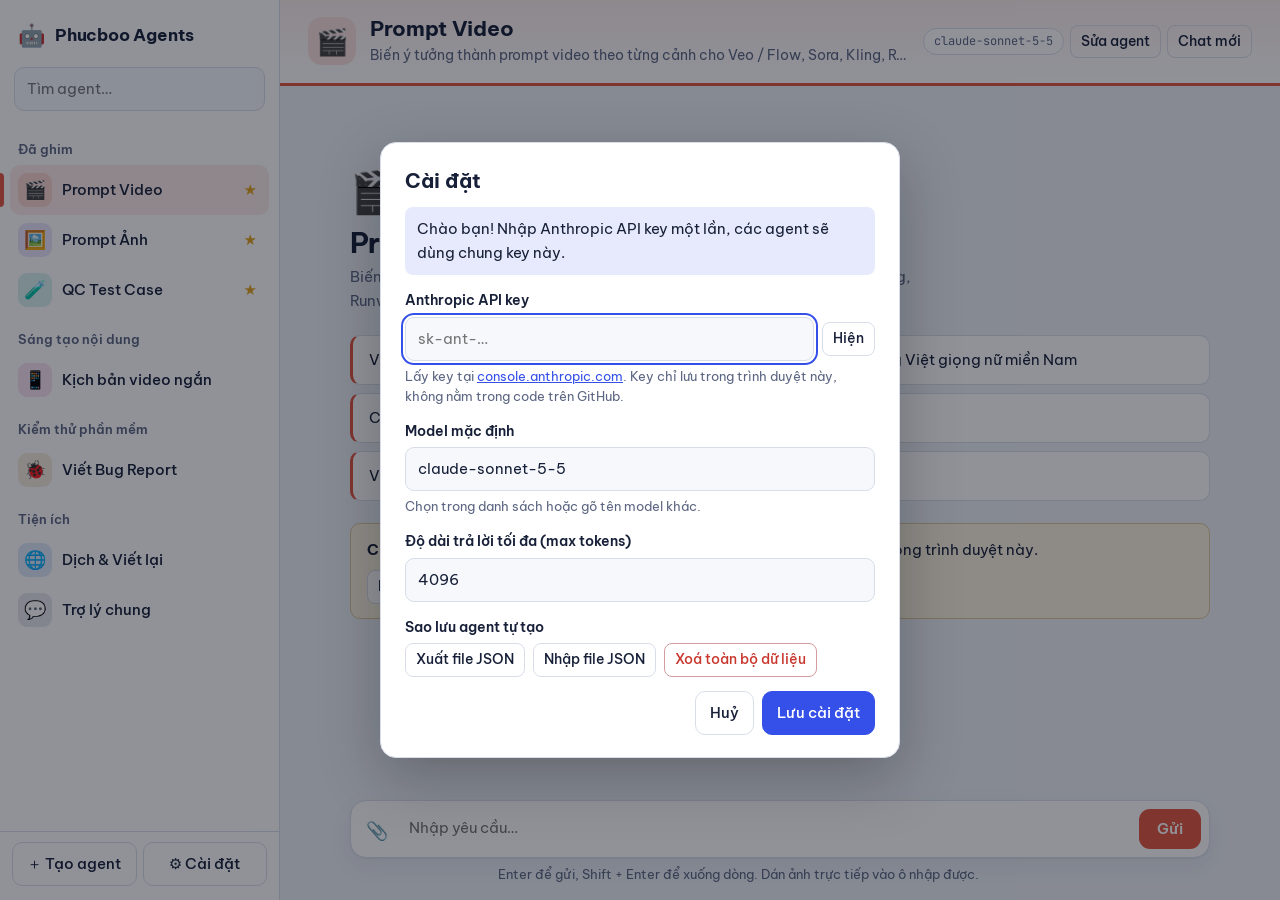
==== index.html @ e3a2a7ef "Create abc update" ====
<!doctype html>
<html lang="vi">
<head>
  <meta charset="utf-8">
  <meta name="viewport" content="width=device-width, initial-scale=1, viewport-fit=cover">
  <title>Phucboo Agents</title>
  <meta name="description" content="Bộ AI Agent cá nhân chạy bằng Claude">
  <link rel="icon" href="data:image/svg+xml,<svg xmlns='http://www.w3.org/2000/svg' viewBox='0 0 100 100'><text y='.9em' font-size='90'>🤖</text></svg>">
  <link rel="preconnect" href="https://fonts.googleapis.com">
  <link rel="preconnect" href="https://fonts.gstatic.com" crossorigin>
  <link href="https://fonts.googleapis.com/css2?family=Be+Vietnam+Pro:wght@400;500;600;700&family=JetBrains+Mono:wght@400;500&display=swap" rel="stylesheet">
  <link rel="stylesheet" href="assets/style.css">
</head>
<body>
<div class="app" id="app">

  <!-- Thanh bên: danh sách agent -->
  <aside class="rail" id="rail" aria-label="Danh sách agent">
    <div class="rail-head">
      <div class="brand">
        <span class="brand-mark" aria-hidden="true">🤖</span>
        <span>Phucboo Agents</span>
      </div>
      <button class="icon-btn only-mobile" id="closeRail" aria-label="Đóng danh sách">✕</button>
    </div>

    <label class="search">
      <span class="sr-only">Tìm agent</span>
      <input id="search" type="search" placeholder="Tìm agent…" autocomplete="off">
    </label>

    <nav class="agent-list" id="agentList"></nav>

    <div class="rail-foot">
      <button class="btn btn-ghost" id="newAgent">＋ Tạo agent</button>
      <button class="btn btn-ghost" id="openSettings">⚙︎ Cài đặt</button>
    </div>
  </aside>
  <div class="scrim" id="scrim" hidden></div>

  <!-- Khu làm việc -->
  <main class="desk" id="desk">
    <header class="desk-head">
      <button class="icon-btn only-mobile" id="openRail" aria-label="Mở danh sách agent">☰</button>
      <div class="agent-id">
        <span class="agent-badge" id="agentIcon" aria-hidden="true"></span>
        <div class="agent-meta">
          <h1 id="agentName"></h1>
          <p id="agentDesc"></p>
        </div>
      </div>
      <div class="desk-actions">
        <span class="model-chip" id="modelChip" title="Model đang dùng"></span>
        <button class="btn btn-ghost btn-sm" id="editAgent">Sửa agent</button>
        <button class="btn btn-ghost btn-sm" id="clearChat" title="Xoá lịch sử và bắt đầu cuộc trò chuyện mới">Chat mới</button>
      </div>
    </header>

    <section class="thread" id="thread" aria-live="polite"></section>

    <form class="composer" id="composer" autocomplete="off">
      <div class="attach-row" id="attachRow" hidden></div>
      <div class="composer-box">
        <label class="icon-btn attach-btn" title="Đính kèm ảnh (hoặc dán ảnh vào ô nhập)">
          <input type="file" id="fileInput" accept="image/png,image/jpeg,image/webp,image/gif" multiple hidden>
          <span aria-hidden="true">📎</span><span class="sr-only">Đính kèm ảnh</span>
        </label>
        <textarea id="input" rows="1" placeholder="Nhập yêu cầu…"></textarea>
        <button type="submit" class="send-btn" id="sendBtn">Gửi</button>
      </div>
      <p class="hint">Enter để gửi, Shift + Enter để xuống dòng. Dán ảnh trực tiếp vào ô nhập được.</p>
    </form>
  </main>
</div>

<!-- Hộp thoại cài đặt -->
<dialog id="settingsDlg" class="dlg">
  <form method="dialog" id="settingsForm">
    <h2>Cài đặt</h2>
    <p class="dlg-note" id="settingsNote" hidden></p>

    <label class="field">
      <span>Anthropic API key</span>
      <div class="inline">
        <input type="password" id="apiKey" placeholder="sk-ant-…" spellcheck="false" autocomplete="off">
        <button type="button" class="btn btn-ghost btn-sm" id="toggleKey">Hiện</button>
      </div>
      <small>Lấy key tại <a href="https://console.anthropic.com/settings/keys" target="_blank" rel="noopener">console.anthropic.com</a>. Key chỉ lưu trong trình duyệt này, không nằm trong code trên GitHub.</small>
    </label>

    <label class="field">
      <span>Model mặc định</span>
      <input id="model" list="modelList" spellcheck="false">
      <datalist id="modelList"></datalist>
      <small>Chọn trong danh sách hoặc gõ tên model khác.</small>
    </label>

    <label class="field">
      <span>Độ dài trả lời tối đa (max tokens)</span>
      <input type="number" id="maxTokens" min="256" max="64000" step="256">
    </label>

    <div class="field">
      <span>Sao lưu agent tự tạo</span>
      <div class="inline wrap">
        <button type="button" class="btn btn-ghost btn-sm" id="exportAgents">Xuất file JSON</button>
        <label class="btn btn-ghost btn-sm">Nhập file JSON<input type="file" id="importAgents" accept="application/json" hidden></label>
        <button type="button" class="btn btn-danger btn-sm" id="wipeAll">Xoá toàn bộ dữ liệu</button>
      </div>
    </div>

    <div class="dlg-actions">
      <button type="button" class="btn btn-ghost" value="cancel" id="cancelSettings">Huỷ</button>
      <button type="submit" class="btn btn-primary" value="save">Lưu cài đặt</button>
    </div>
  </form>
</dialog>

<!-- Hộp thoại tạo / sửa agent -->
<dialog id="agentDlg" class="dlg dlg-wide">
  <form method="dialog" id="agentForm">
    <h2 id="agentDlgTitle">Tạo agent</h2>
    <div class="grid-2">
      <label class="field"><span>Tên agent</span><input id="fName" required maxlength="40"></label>
      <label class="field"><span>Nhóm</span><input id="fGroup" list="groupList" maxlength="40"><datalist id="groupList"></datalist></label>
      <label class="field"><span>Icon (emoji)</span><input id="fIcon" maxlength="4"></label>
      <label class="field"><span>Màu nhận diện</span><input id="fColor" type="color"></label>
    </div>
    <label class="field"><span>Mô tả ngắn</span><input id="fDesc" maxlength="160"></label>
    <label class="field">
      <span>Model riêng (bỏ trống để dùng model mặc định)</span>
      <input id="fModel" list="modelList" spellcheck="false">
    </label>
    <label class="field">
      <span>Hướng dẫn cho agent (system prompt)</span>
      <textarea id="fSystem" rows="10" placeholder="Bạn là… Nhiệm vụ của bạn là… Định dạng trả lời…"></textarea>
    </label>
    <label class="field">
      <span>Câu gợi ý (mỗi dòng một câu)</span>
      <textarea id="fStarters" rows="3"></textarea>
    </label>
    <div class="dlg-actions">
      <button type="button" class="btn btn-danger" id="deleteAgent">Xoá agent</button>
      <button type="button" class="btn btn-ghost" id="resetAgent">Khôi phục mặc định</button>
      <span class="spacer"></span>
      <button type="button" class="btn btn-ghost" id="cancelAgent">Huỷ</button>
      <button type="submit" class="btn btn-primary">Lưu agent</button>
    </div>
  </form>
</dialog>

<div class="toast" id="toast" role="status" hidden></div>

<script src="assets/agents.js"></script>
<script src="assets/app.js"></script>
</body>
</html>
---- assets/style.css ----
:root {
  --bg: #EDF0F6;
  --panel: #FFFFFF;
  --panel-2: #F6F8FC;
  --ink: #172038;
  --muted: #5C6682;
  --line: #D8DDE9;
  --primary: #3550E8;
  --danger: #C8382E;
  --agent: #3550E8;
  --code-bg: #F2F4FA;
  --shadow: 0 1px 2px rgba(23, 32, 56, .06), 0 8px 24px rgba(23, 32, 56, .06);
  --font: "Be Vietnam Pro", system-ui, -apple-system, "Segoe UI", Roboto, sans-serif;
  --mono: "JetBrains Mono", ui-monospace, "SFMono-Regular", Menlo, Consolas, monospace;
  --rail-w: 280px;
  color-scheme: light;
}
@media (prefers-color-scheme: dark) {
  :root {
    --bg: #0E1322;
    --panel: #161C2E;
    --panel-2: #1C2338;
    --ink: #E6E9F3;
    --muted: #9AA3BF;
    --line: #2A3350;
    --primary: #7C92FF;
    --danger: #FF7B70;
    --code-bg: #10162A;
    --shadow: 0 1px 2px rgba(0, 0, 0, .3), 0 8px 24px rgba(0, 0, 0, .25);
    color-scheme: dark;
  }
}

* { box-sizing: border-box; }
html, body { height: 100%; margin: 0; }
body {
  font-family: var(--font);
  font-size: 15px;
  line-height: 1.6;
  color: var(--ink);
  background: var(--bg);
  -webkit-font-smoothing: antialiased;
}
button, input, textarea, select { font: inherit; color: inherit; }
a { color: var(--primary); }
.sr-only { position: absolute; width: 1px; height: 1px; overflow: hidden; clip: rect(0 0 0 0); white-space: nowrap; }
:focus-visible { outline: 2px solid var(--primary); outline-offset: 2px; }
[hidden] { display: none !important; }

/* ---------- Layout ---------- */
.app {
  display: grid;
  grid-template-columns: var(--rail-w) 1fr;
  height: 100dvh;
  padding-top: env(safe-area-inset-top, 0px);
  padding-bottom: env(safe-area-inset-bottom, 0px);
}

/* ---------- Rail ---------- */
.rail {
  display: flex;
  flex-direction: column;
  min-height: 0;
  background: var(--panel);
  border-right: 1px solid var(--line);
}
.rail-head { display: flex; align-items: center; justify-content: space-between; padding: 18px 18px 10px; }
.brand { display: flex; align-items: center; gap: 10px; font-weight: 700; font-size: 17px; letter-spacing: -.01em; }
.brand-mark { font-size: 22px; }
.search { padding: 4px 14px 10px; }
.search input {
  width: 100%;
  padding: 9px 12px;
  border: 1px solid var(--line);
  border-radius: 10px;
  background: var(--panel-2);
}
.agent-list { flex: 1; overflow-y: auto; padding: 4px 10px 12px; }
.group-title {
  margin: 14px 8px 6px;
  font-size: 12.5px;
  font-weight: 600;
  color: var(--muted);
}
.agent-item {
  --c: var(--primary);
  position: relative;
  display: flex;
  align-items: center;
  gap: 10px;
  width: 100%;
  padding: 8px 8px;
  border: 0;
  border-radius: 10px;
  background: none;
  text-align: left;
  cursor: pointer;
}
.agent-item:hover { background: var(--panel-2); }
.agent-item[aria-current="true"] { background: color-mix(in srgb, var(--c) 12%, var(--panel)); }
.agent-item[aria-current="true"]::before {
  content: "";
  position: absolute;
  left: -10px; top: 8px; bottom: 8px;
  width: 4px;
  border-radius: 0 4px 4px 0;
  background: var(--c);
}
.agent-item .tile {
  flex: none;
  display: grid; place-items: center;
  width: 34px; height: 34px;
  border-radius: 9px;
  font-size: 18px;
  background: color-mix(in srgb, var(--c) 16%, transparent);
}
.agent-item .label { flex: 1; min-width: 0; font-weight: 500; overflow: hidden; text-overflow: ellipsis; white-space: nowrap; }
.agent-item .pin {
  flex: none;
  border: 0; background: none; cursor: pointer;
  padding: 2px 4px; border-radius: 6px;
  color: var(--muted);
  opacity: 0;
}
.agent-item:hover .pin, .agent-item .pin[aria-pressed="true"], .agent-item .pin:focus-visible { opacity: 1; }
.agent-item .pin[aria-pressed="true"] { color: #E0A21B; }
.agent-item .busy-dot { width: 8px; height: 8px; border-radius: 50%; background: var(--c); animation: pulse 1s infinite alternate; }
.empty-list { padding: 12px 8px; color: var(--muted); font-size: 14px; }
.rail-foot { display: grid; grid-template-columns: 1fr 1fr; gap: 6px; padding: 10px 12px 14px; border-top: 1px solid var(--line); }

/* ---------- Desk ---------- */
.desk { display: flex; flex-direction: column; min-width: 0; min-height: 0; }
.desk-head {
  display: flex;
  align-items: center;
  gap: 14px;
  padding: 16px 28px;
  background: linear-gradient(color-mix(in srgb, var(--agent) 10%, var(--panel)), var(--panel));
  border-bottom: 3px solid var(--agent);
}
.agent-id { display: flex; align-items: center; gap: 14px; flex: 1; min-width: 0; }
.agent-badge {
  flex: none;
  display: grid; place-items: center;
  width: 48px; height: 48px;
  border-radius: 14px;
  font-size: 26px;
  background: color-mix(in srgb, var(--agent) 18%, var(--panel));
}
.agent-meta { min-width: 0; }
.agent-meta h1 { margin: 0; font-size: 21px; line-height: 1.25; letter-spacing: -.015em; }
.agent-meta p { margin: 2px 0 0; color: var(--muted); font-size: 14px; overflow: hidden; text-overflow: ellipsis; white-space: nowrap; }
.desk-actions { display: flex; align-items: center; gap: 6px; flex-wrap: wrap; justify-content: flex-end; }
.model-chip {
  padding: 3px 10px;
  border: 1px solid var(--line);
  border-radius: 999px;
  font-family: var(--mono);
  font-size: 12px;
  color: var(--muted);
  background: var(--panel);
}

.thread { flex: 1; overflow-y: auto; padding: 28px 28px 12px; scroll-behavior: smooth; }
.thread > * { max-width: 860px; margin-left: auto; margin-right: auto; }

/* Empty state */
.welcome { padding: 6vh 0 20px; }
.welcome .big { font-size: 44px; line-height: 1; }
.welcome h2 { margin: 14px 0 6px; font-size: 28px; letter-spacing: -.02em; line-height: 1.2; }
.welcome p { margin: 0 0 22px; color: var(--muted); max-width: 60ch; }
.starters { display: grid; gap: 8px; }
.starter {
  display: block;
  width: 100%;
  padding: 12px 16px;
  border: 1px solid var(--line);
  border-left: 3px solid var(--agent);
  border-radius: 10px;
  background: var(--panel);
  text-align: left;
  cursor: pointer;
  white-space: pre-line;
}
.starter:hover { background: color-mix(in srgb, var(--agent) 7%, var(--panel)); }
.key-warning {
  margin-top: 22px;
  padding: 14px 16px;
  border-radius: 10px;
  background: color-mix(in srgb, #E0A21B 14%, var(--panel));
  border: 1px solid color-mix(in srgb, #E0A21B 40%, var(--line));
}
.key-warning button { margin-top: 8px; }

/* Messages */
.msg { margin-bottom: 22px; }
.msg.user { display: flex; flex-direction: column; align-items: flex-end; }
.msg.user .bubble {
  max-width: 85%;
  padding: 10px 14px;
  border-radius: 14px 14px 4px 14px;
  background: color-mix(in srgb, var(--agent) 14%, var(--panel));
  white-space: pre-wrap;
  overflow-wrap: anywhere;
}
.msg .thumbs { display: flex; gap: 6px; flex-wrap: wrap; margin-bottom: 6px; justify-content: flex-end; }
.msg .thumbs img { width: 88px; height: 88px; object-fit: cover; border-radius: 8px; border: 1px solid var(--line); }
.msg .img-note { font-size: 13px; color: var(--muted); margin-bottom: 4px; }
.msg.assistant .body {
  padding: 16px 20px;
  border-radius: 14px;
  background: var(--panel);
  box-shadow: var(--shadow);
  overflow-wrap: anywhere;
}
.msg.assistant.error .body { border: 1px solid var(--danger); color: var(--danger); box-shadow: none; }
.msg.assistant.streaming .body > :last-child::after {
  content: "";
  display: inline-block;
  width: 8px; height: 1em;
  margin-left: 2px;
  vertical-align: -2px;
  background: var(--agent);
  animation: blink .9s steps(2) infinite;
}
.thinking { color: var(--muted); }
.msg-actions { display: flex; gap: 4px; margin-top: 6px; }
.msg-actions button {
  border: 0; background: none; cursor: pointer;
  padding: 4px 8px; border-radius: 6px;
  font-size: 13px; color: var(--muted);
}
.msg-actions button:hover { background: var(--panel); color: var(--ink); }

/* Markdown output */
.body > :first-child { margin-top: 0; }
.body > :last-child { margin-bottom: 0; }
.body p, .body ul, .body ol, .body blockquote, .body .table-wrap, .body .code { margin: 0 0 12px; }
.body h1, .body h2, .body h3, .body h4 { margin: 18px 0 8px; line-height: 1.3; letter-spacing: -.01em; }
.body h1 { font-size: 20px; } .body h2 { font-size: 18px; } .body h3 { font-size: 16px; } .body h4 { font-size: 15px; }
.body ul, .body ol { padding-left: 22px; }
.body li { margin: 3px 0; }
.body blockquote { padding: 4px 14px; border-left: 3px solid var(--line); color: var(--muted); }
.body hr { border: 0; border-top: 1px solid var(--line); margin: 16px 0; }
.body code { font-family: var(--mono); font-size: .88em; padding: 1px 5px; border-radius: 5px; background: var(--code-bg); }
.body .code { border: 1px solid var(--line); border-radius: 10px; overflow: hidden; background: var(--code-bg); }
.body .code-bar {
  display: flex; align-items: center; justify-content: space-between;
  padding: 4px 6px 4px 12px;
  border-bottom: 1px solid var(--line);
  font-size: 12px; color: var(--muted);
}
.body .code-bar button {
  border: 1px solid var(--line); border-radius: 6px; cursor: pointer;
  padding: 3px 10px; font-size: 12.5px; font-weight: 500;
  background: var(--panel);
}
.body .code-bar button:hover { border-color: var(--agent); }
.body pre { margin: 0; padding: 12px 14px; overflow-x: auto; }
.body pre code { padding: 0; background: none; font-size: 13.5px; line-height: 1.6; white-space: pre-wrap; word-break: break-word; }
.body .table-wrap { overflow-x: auto; border: 1px solid var(--line); border-radius: 10px; }
.body table { border-collapse: collapse; width: 100%; font-size: 14px; }
.body th, .body td { padding: 8px 10px; border-bottom: 1px solid var(--line); text-align: left; vertical-align: top; }
.body th { background: var(--panel-2); font-weight: 600; white-space: nowrap; }
.body tr:last-child td { border-bottom: 0; }

/* Composer */
.composer { padding: 10px 28px 16px; }
.composer > * { max-width: 860px; margin-left: auto; margin-right: auto; }
.composer-box {
  display: flex;
  align-items: flex-end;
  gap: 8px;
  padding: 8px;
  border: 1px solid var(--line);
  border-radius: 16px;
  background: var(--panel);
  box-shadow: var(--shadow);
}
.composer-box:focus-within { border-color: var(--agent); }
.composer textarea {
  flex: 1;
  min-height: 40px;
  max-height: 260px;
  padding: 8px 6px;
  border: 0;
  outline: 0;
  resize: none;
  background: none;
  line-height: 1.5;
}
.send-btn {
  flex: none;
  height: 40px;
  padding: 0 18px;
  border: 0;
  border-radius: 11px;
  background: var(--agent);
  color: #fff;
  font-weight: 600;
  cursor: pointer;
}
.send-btn:disabled { opacity: .45; cursor: not-allowed; }
.send-btn.stop { background: var(--ink); color: var(--panel); }
.attach-btn { cursor: pointer; height: 40px; width: 40px; }
.attach-row { display: flex; gap: 8px; flex-wrap: wrap; margin-bottom: 8px; }
.attach-row .chip { position: relative; }
.attach-row img { width: 64px; height: 64px; object-fit: cover; border-radius: 8px; border: 1px solid var(--line); display: block; }
.attach-row .chip button {
  position: absolute; top: -6px; right: -6px;
  width: 22px; height: 22px; border-radius: 50%;
  border: 0; cursor: pointer; font-size: 12px;
  background: var(--ink); color: var(--panel);
}
.hint { margin: 6px 0 0; text-align: center; font-size: 12.5px; color: var(--muted); }

/* ---------- Controls ---------- */
.btn {
  display: inline-flex; align-items: center; justify-content: center; gap: 6px;
  padding: 9px 14px;
  border: 1px solid var(--line);
  border-radius: 10px;
  background: var(--panel);
  font-weight: 500;
  cursor: pointer;
  white-space: nowrap;
}
.btn:hover { border-color: color-mix(in srgb, var(--ink) 30%, var(--line)); }
.btn-sm { padding: 5px 10px; font-size: 13.5px; border-radius: 8px; }
.btn-ghost { background: transparent; }
.btn-primary { background: var(--primary); border-color: var(--primary); color: #fff; }
.btn-danger { color: var(--danger); border-color: color-mix(in srgb, var(--danger) 40%, var(--line)); background: transparent; }
.icon-btn {
  display: inline-grid; place-items: center;
  width: 36px; height: 36px;
  border: 0; border-radius: 10px;
  background: transparent;
  font-size: 18px;
  cursor: pointer;
}
.icon-btn:hover { background: var(--panel-2); }
.only-mobile { display: none; }

/* ---------- Dialogs ---------- */
.dlg {
  width: min(520px, calc(100vw - 24px));
  max-height: calc(100dvh - 24px);
  padding: 0;
  border: 1px solid var(--line);
  border-radius: 16px;
  background: var(--panel);
  color: var(--ink);
  box-shadow: 0 20px 60px rgba(0, 0, 0, .25);
}
.dlg-wide { width: min(720px, calc(100vw - 24px)); }
.dlg::backdrop { background: rgba(10, 14, 28, .45); }
.dlg form { padding: 22px 24px; }
.dlg h2 { margin: 0 0 16px; font-size: 20px; }
.dlg-note { margin: -6px 0 14px; padding: 10px 12px; border-radius: 8px; background: color-mix(in srgb, var(--primary) 12%, var(--panel)); }
.field { display: block; margin-bottom: 14px; }
.field > span { display: block; margin-bottom: 5px; font-weight: 600; font-size: 14px; }
.field small { display: block; margin-top: 5px; color: var(--muted); font-size: 12.5px; }
.field input:not([type=color]):not([type=file]), .field textarea {
  width: 100%;
  padding: 9px 12px;
  border: 1px solid var(--line);
  border-radius: 9px;
  background: var(--panel-2);
}
.field textarea { resize: vertical; line-height: 1.5; }
#fSystem { font-family: var(--mono); font-size: 13px; }
.field input[type=color] { width: 100%; height: 40px; padding: 3px; border: 1px solid var(--line); border-radius: 9px; background: var(--panel-2); }
.inline { display: flex; gap: 8px; align-items: center; }
.inline.wrap { flex-wrap: wrap; }
.inline input { flex: 1; }
.grid-2 { display: grid; grid-template-columns: 1fr 1fr; gap: 0 14px; }
.dlg-actions { display: flex; gap: 8px; align-items: center; margin-top: 8px; flex-wrap: wrap; }
.dlg-actions .spacer { flex: 1; }
.dlg-actions:not(:has(.spacer)) { justify-content: flex-end; }

.toast {
  position: fixed;
  left: 50%; bottom: calc(120px + env(safe-area-inset-bottom, 0px));
  transform: translateX(-50%);
  padding: 10px 16px;
  border-radius: 10px;
  background: var(--ink);
  color: var(--panel);
  font-size: 14px;
  z-index: 50;
}

/* ---------- Mobile ---------- */
@media (max-width: 860px) {
  .app { grid-template-columns: 1fr; }
  .only-mobile { display: inline-grid; }
  .rail {
    position: fixed;
    inset: 0 auto 0 0;
    width: min(320px, 86vw);
    z-index: 30;
    padding-top: env(safe-area-inset-top, 0px);
    transform: translateX(-100%);
    transition: transform .22s ease;
  }
  .rail.open { transform: none; box-shadow: 0 0 40px rgba(0, 0, 0, .3); }
  .scrim { position: fixed; inset: 0; z-index: 20; background: rgba(10, 14, 28, .45); }
  .desk-head { padding: 10px 12px; gap: 8px; }
  .agent-badge { width: 40px; height: 40px; font-size: 22px; border-radius: 11px; }
  .agent-meta h1 { font-size: 18px; }
  .agent-meta p { display: none; }
  .desk-actions { flex-wrap: nowrap; }
  .model-chip { display: none; }
  .thread { padding: 18px 14px 8px; }
  .composer { padding: 8px 10px 10px; }
  .hint { display: none; }
  .msg.user .bubble { max-width: 92%; }
  .msg.assistant .body { padding: 14px; }
  .grid-2 { grid-template-columns: 1fr; }
  .agent-item .pin { opacity: 1; }
}

@keyframes blink { to { opacity: 0; } }
@keyframes pulse { from { opacity: .35; } to { opacity: 1; } }
@media (prefers-reduced-motion: reduce) {
  * { animation: none !important; transition: none !important; scroll-behavior: auto !important; }
}
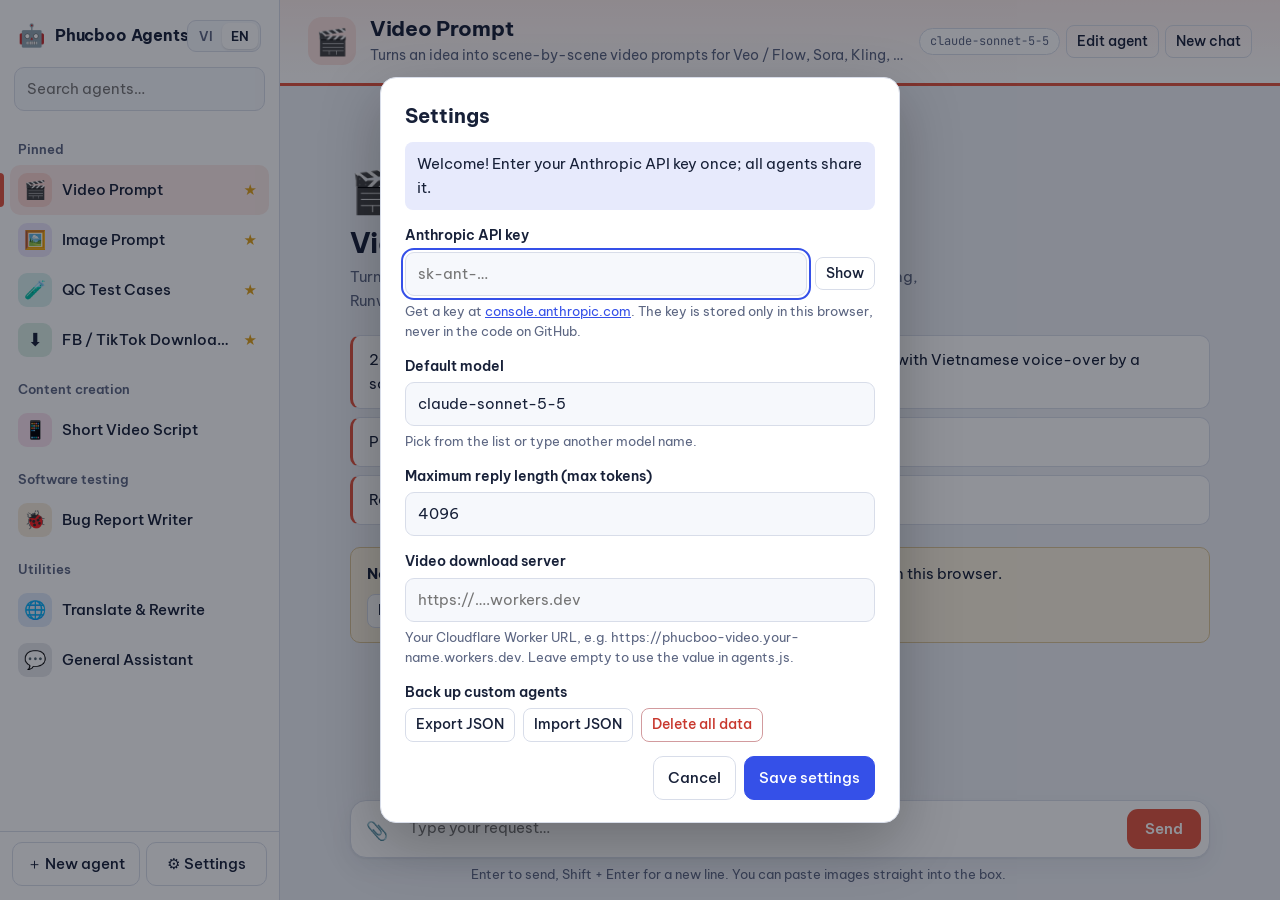
==== commit ce3f5173: "1" ====
--- a/index.html
+++ b/index.html
@@ -14,34 +14,36 @@
 <body>
 <div class="app" id="app">
 
-  <!-- Thanh bên: danh sách agent -->
-  <aside class="rail" id="rail" aria-label="Danh sách agent">
+  <aside class="rail" id="rail">
     <div class="rail-head">
       <div class="brand">
         <span class="brand-mark" aria-hidden="true">🤖</span>
         <span>Phucboo Agents</span>
       </div>
-      <button class="icon-btn only-mobile" id="closeRail" aria-label="Đóng danh sách">✕</button>
+      <div class="lang-switch" role="group" aria-label="Ngôn ngữ / Language">
+        <button type="button" data-lang="vi" lang="vi">VI</button>
+        <button type="button" data-lang="en" lang="en">EN</button>
+      </div>
+      <button class="icon-btn only-mobile" id="closeRail" data-i18n-aria="closeList">✕</button>
     </div>
 
     <label class="search">
-      <span class="sr-only">Tìm agent</span>
-      <input id="search" type="search" placeholder="Tìm agent…" autocomplete="off">
+      <span class="sr-only" data-i18n="searchPh"></span>
+      <input id="search" type="search" data-i18n-ph="searchPh" autocomplete="off">
     </label>
 
     <nav class="agent-list" id="agentList"></nav>
 
     <div class="rail-foot">
-      <button class="btn btn-ghost" id="newAgent">＋ Tạo agent</button>
-      <button class="btn btn-ghost" id="openSettings">⚙︎ Cài đặt</button>
+      <button class="btn btn-ghost" id="newAgent" data-i18n="newAgent"></button>
+      <button class="btn btn-ghost" id="openSettings" data-i18n="settings"></button>
     </div>
   </aside>
   <div class="scrim" id="scrim" hidden></div>
 
-  <!-- Khu làm việc -->
   <main class="desk" id="desk">
     <header class="desk-head">
-      <button class="icon-btn only-mobile" id="openRail" aria-label="Mở danh sách agent">☰</button>
+      <button class="icon-btn only-mobile" id="openRail" data-i18n-aria="openList">☰</button>
       <div class="agent-id">
         <span class="agent-badge" id="agentIcon" aria-hidden="true"></span>
         <div class="agent-meta">
@@ -50,9 +52,9 @@
         </div>
       </div>
       <div class="desk-actions">
-        <span class="model-chip" id="modelChip" title="Model đang dùng"></span>
-        <button class="btn btn-ghost btn-sm" id="editAgent">Sửa agent</button>
-        <button class="btn btn-ghost btn-sm" id="clearChat" title="Xoá lịch sử và bắt đầu cuộc trò chuyện mới">Chat mới</button>
+        <span class="model-chip" id="modelChip" data-i18n-title="modelTitle"></span>
+        <button class="btn btn-ghost btn-sm" id="editAgent" data-i18n="editAgent"></button>
+        <button class="btn btn-ghost btn-sm" id="clearChat" data-i18n="newChat" data-i18n-title="newChatTitle"></button>
       </div>
     </header>
 
@@ -61,96 +63,101 @@
     <form class="composer" id="composer" autocomplete="off">
       <div class="attach-row" id="attachRow" hidden></div>
       <div class="composer-box">
-        <label class="icon-btn attach-btn" title="Đính kèm ảnh (hoặc dán ảnh vào ô nhập)">
+        <label class="icon-btn attach-btn" data-i18n-title="attachTitle">
           <input type="file" id="fileInput" accept="image/png,image/jpeg,image/webp,image/gif" multiple hidden>
-          <span aria-hidden="true">📎</span><span class="sr-only">Đính kèm ảnh</span>
+          <span aria-hidden="true">📎</span><span class="sr-only" data-i18n="attachSr"></span>
         </label>
-        <textarea id="input" rows="1" placeholder="Nhập yêu cầu…"></textarea>
-        <button type="submit" class="send-btn" id="sendBtn">Gửi</button>
+        <textarea id="input" rows="1" data-i18n-ph="inputPh"></textarea>
+        <button type="submit" class="send-btn" id="sendBtn"></button>
       </div>
-      <p class="hint">Enter để gửi, Shift + Enter để xuống dòng. Dán ảnh trực tiếp vào ô nhập được.</p>
+      <p class="hint" data-i18n="hint"></p>
     </form>
   </main>
 </div>
 
-<!-- Hộp thoại cài đặt -->
 <dialog id="settingsDlg" class="dlg">
   <form method="dialog" id="settingsForm">
-    <h2>Cài đặt</h2>
+    <h2 data-i18n="sTitle"></h2>
     <p class="dlg-note" id="settingsNote" hidden></p>
 
     <label class="field">
-      <span>Anthropic API key</span>
+      <span data-i18n="sKey"></span>
       <div class="inline">
         <input type="password" id="apiKey" placeholder="sk-ant-…" spellcheck="false" autocomplete="off">
-        <button type="button" class="btn btn-ghost btn-sm" id="toggleKey">Hiện</button>
+        <button type="button" class="btn btn-ghost btn-sm" id="toggleKey"></button>
       </div>
-      <small>Lấy key tại <a href="https://console.anthropic.com/settings/keys" target="_blank" rel="noopener">console.anthropic.com</a>. Key chỉ lưu trong trình duyệt này, không nằm trong code trên GitHub.</small>
+      <small data-i18n-html="sKeyHelp"></small>
     </label>
 
     <label class="field">
-      <span>Model mặc định</span>
+      <span data-i18n="sModel"></span>
       <input id="model" list="modelList" spellcheck="false">
       <datalist id="modelList"></datalist>
-      <small>Chọn trong danh sách hoặc gõ tên model khác.</small>
+      <small data-i18n="sModelHelp"></small>
     </label>
 
     <label class="field">
-      <span>Độ dài trả lời tối đa (max tokens)</span>
+      <span data-i18n="sMax"></span>
       <input type="number" id="maxTokens" min="256" max="64000" step="256">
     </label>
 
+    <label class="field">
+      <span data-i18n="sDl"></span>
+      <input type="url" id="dlApi" placeholder="https://….workers.dev" spellcheck="false">
+      <small data-i18n="sDlHelp"></small>
+    </label>
+
     <div class="field">
-      <span>Sao lưu agent tự tạo</span>
+      <span data-i18n="sBackup"></span>
       <div class="inline wrap">
-        <button type="button" class="btn btn-ghost btn-sm" id="exportAgents">Xuất file JSON</button>
-        <label class="btn btn-ghost btn-sm">Nhập file JSON<input type="file" id="importAgents" accept="application/json" hidden></label>
-        <button type="button" class="btn btn-danger btn-sm" id="wipeAll">Xoá toàn bộ dữ liệu</button>
+        <button type="button" class="btn btn-ghost btn-sm" id="exportAgents" data-i18n="sExport"></button>
+        <label class="btn btn-ghost btn-sm"><span data-i18n="sImport"></span><input type="file" id="importAgents" accept="application/json" hidden></label>
+        <button type="button" class="btn btn-danger btn-sm" id="wipeAll" data-i18n="sWipe"></button>
       </div>
     </div>
 
     <div class="dlg-actions">
-      <button type="button" class="btn btn-ghost" value="cancel" id="cancelSettings">Huỷ</button>
-      <button type="submit" class="btn btn-primary" value="save">Lưu cài đặt</button>
+      <button type="button" class="btn btn-ghost" id="cancelSettings" data-i18n="cancel"></button>
+      <button type="submit" class="btn btn-primary" data-i18n="sSave"></button>
     </div>
   </form>
 </dialog>
 
-<!-- Hộp thoại tạo / sửa agent -->
 <dialog id="agentDlg" class="dlg dlg-wide">
   <form method="dialog" id="agentForm">
-    <h2 id="agentDlgTitle">Tạo agent</h2>
+    <h2 id="agentDlgTitle"></h2>
     <div class="grid-2">
-      <label class="field"><span>Tên agent</span><input id="fName" required maxlength="40"></label>
-      <label class="field"><span>Nhóm</span><input id="fGroup" list="groupList" maxlength="40"><datalist id="groupList"></datalist></label>
-      <label class="field"><span>Icon (emoji)</span><input id="fIcon" maxlength="4"></label>
-      <label class="field"><span>Màu nhận diện</span><input id="fColor" type="color"></label>
+      <label class="field"><span data-i18n="aName"></span><input id="fName" required maxlength="40"></label>
+      <label class="field"><span data-i18n="aGroup"></span><input id="fGroup" list="groupList" maxlength="40"><datalist id="groupList"></datalist></label>
+      <label class="field"><span data-i18n="aIcon"></span><input id="fIcon" maxlength="4"></label>
+      <label class="field"><span data-i18n="aColor"></span><input id="fColor" type="color"></label>
     </div>
-    <label class="field"><span>Mô tả ngắn</span><input id="fDesc" maxlength="160"></label>
+    <label class="field"><span data-i18n="aDesc"></span><input id="fDesc" maxlength="160"></label>
     <label class="field">
-      <span>Model riêng (bỏ trống để dùng model mặc định)</span>
+      <span data-i18n="aModel"></span>
       <input id="fModel" list="modelList" spellcheck="false">
     </label>
     <label class="field">
-      <span>Hướng dẫn cho agent (system prompt)</span>
-      <textarea id="fSystem" rows="10" placeholder="Bạn là… Nhiệm vụ của bạn là… Định dạng trả lời…"></textarea>
+      <span data-i18n="aSystem"></span>
+      <textarea id="fSystem" rows="10" data-i18n-ph="aSystemPh"></textarea>
     </label>
     <label class="field">
-      <span>Câu gợi ý (mỗi dòng một câu)</span>
+      <span data-i18n="aStarters"></span>
       <textarea id="fStarters" rows="3"></textarea>
     </label>
     <div class="dlg-actions">
-      <button type="button" class="btn btn-danger" id="deleteAgent">Xoá agent</button>
-      <button type="button" class="btn btn-ghost" id="resetAgent">Khôi phục mặc định</button>
+      <button type="button" class="btn btn-danger" id="deleteAgent"></button>
+      <button type="button" class="btn btn-ghost" id="resetAgent" data-i18n="aReset"></button>
       <span class="spacer"></span>
-      <button type="button" class="btn btn-ghost" id="cancelAgent">Huỷ</button>
-      <button type="submit" class="btn btn-primary">Lưu agent</button>
+      <button type="button" class="btn btn-ghost" id="cancelAgent" data-i18n="cancel"></button>
+      <button type="submit" class="btn btn-primary" data-i18n="aSave"></button>
     </div>
   </form>
 </dialog>
 
 <div class="toast" id="toast" role="status" hidden></div>
 
+<script src="assets/i18n.js"></script>
 <script src="assets/agents.js"></script>
 <script src="assets/app.js"></script>
 </body>
--- a/assets/style.css
+++ b/assets/style.css
@@ -425,3 +425,103 @@
 @media (prefers-reduced-motion: reduce) {
   * { animation: none !important; transition: none !important; scroll-behavior: auto !important; }
 }
+
+/* ---------- Chuyển ngôn ngữ ---------- */
+.rail-head { gap: 8px; }
+.brand { flex: 1; min-width: 0; white-space: nowrap; font-size: 16px; }
+.lang-switch {
+  display: inline-flex;
+  padding: 2px;
+  border: 1px solid var(--line);
+  border-radius: 9px;
+  background: var(--panel-2);
+}
+.lang-switch button {
+  padding: 3px 9px;
+  border: 0;
+  border-radius: 7px;
+  background: none;
+  font-size: 12.5px;
+  font-weight: 600;
+  color: var(--muted);
+  cursor: pointer;
+}
+.lang-switch button[aria-pressed="true"] { background: var(--panel); color: var(--ink); box-shadow: 0 1px 2px rgba(0, 0, 0, .12); }
+
+/* ---------- Tải video ---------- */
+.dl { padding-top: 4px; }
+.dl-form {
+  display: flex;
+  flex-direction: column;
+  gap: 10px;
+  padding: 12px;
+  border: 1px solid var(--line);
+  border-radius: 16px;
+  background: var(--panel);
+  box-shadow: var(--shadow);
+}
+.dl-form:focus-within { border-color: var(--agent); }
+.dl-form textarea {
+  width: 100%;
+  min-height: 84px;
+  padding: 6px 4px;
+  border: 0;
+  outline: 0;
+  resize: vertical;
+  background: none;
+  line-height: 1.5;
+}
+.dl-buttons { display: flex; justify-content: flex-end; gap: 8px; }
+.dl-note { margin: 12px 2px 18px; font-size: 13px; color: var(--muted); }
+.dl .key-warning { margin: 14px 0 0; }
+.dl-results { display: grid; gap: 12px; }
+.dl-card {
+  display: grid;
+  grid-template-columns: 112px 1fr;
+  gap: 16px;
+  padding: 14px;
+  border: 1px solid var(--line);
+  border-radius: 14px;
+  background: var(--panel);
+}
+.dl-card:not(:has(.dl-cover)) { grid-template-columns: 1fr; }
+.dl-card.error { border-color: color-mix(in srgb, var(--danger) 50%, var(--line)); }
+.dl-card.error p:last-child { color: var(--danger); margin: 0; }
+.dl-cover { width: 112px; aspect-ratio: 9 / 14; object-fit: cover; border-radius: 10px; background: var(--panel-2); }
+.dl-body { min-width: 0; }
+.dl-meta { margin: 0 0 2px; font-size: 13px; color: var(--muted); }
+.dl-title {
+  margin: 0 0 12px;
+  font-size: 15.5px;
+  line-height: 1.45;
+  font-weight: 600;
+  display: -webkit-box;
+  -webkit-line-clamp: 3;
+  -webkit-box-orient: vertical;
+  overflow: hidden;
+  overflow-wrap: anywhere;
+}
+.dl-link { margin: 0 0 4px; font-family: var(--mono); font-size: 12.5px; color: var(--muted); overflow-wrap: anywhere; }
+.dl-actions { display: flex; flex-wrap: wrap; gap: 8px; }
+.dl-btn {
+  display: inline-flex;
+  align-items: baseline;
+  gap: 6px;
+  padding: 8px 12px;
+  border: 1px solid var(--line);
+  border-radius: 10px;
+  color: var(--ink);
+  text-decoration: none;
+  font-weight: 500;
+  font-size: 14px;
+}
+.dl-btn:hover { border-color: var(--agent); }
+.dl-btn.primary { background: var(--agent); border-color: var(--agent); color: #fff; }
+.dl-btn small { font-size: 12px; opacity: .8; font-weight: 400; }
+.dl-sub { margin: 10px 0 0; font-size: 13px; color: var(--muted); }
+.dl-clear { margin-top: 12px; }
+@media (max-width: 860px) {
+  .dl-card { grid-template-columns: 76px 1fr; gap: 12px; padding: 12px; }
+  .dl-cover { width: 76px; }
+  .dl-btn { flex: 1 1 auto; justify-content: center; }
+}
